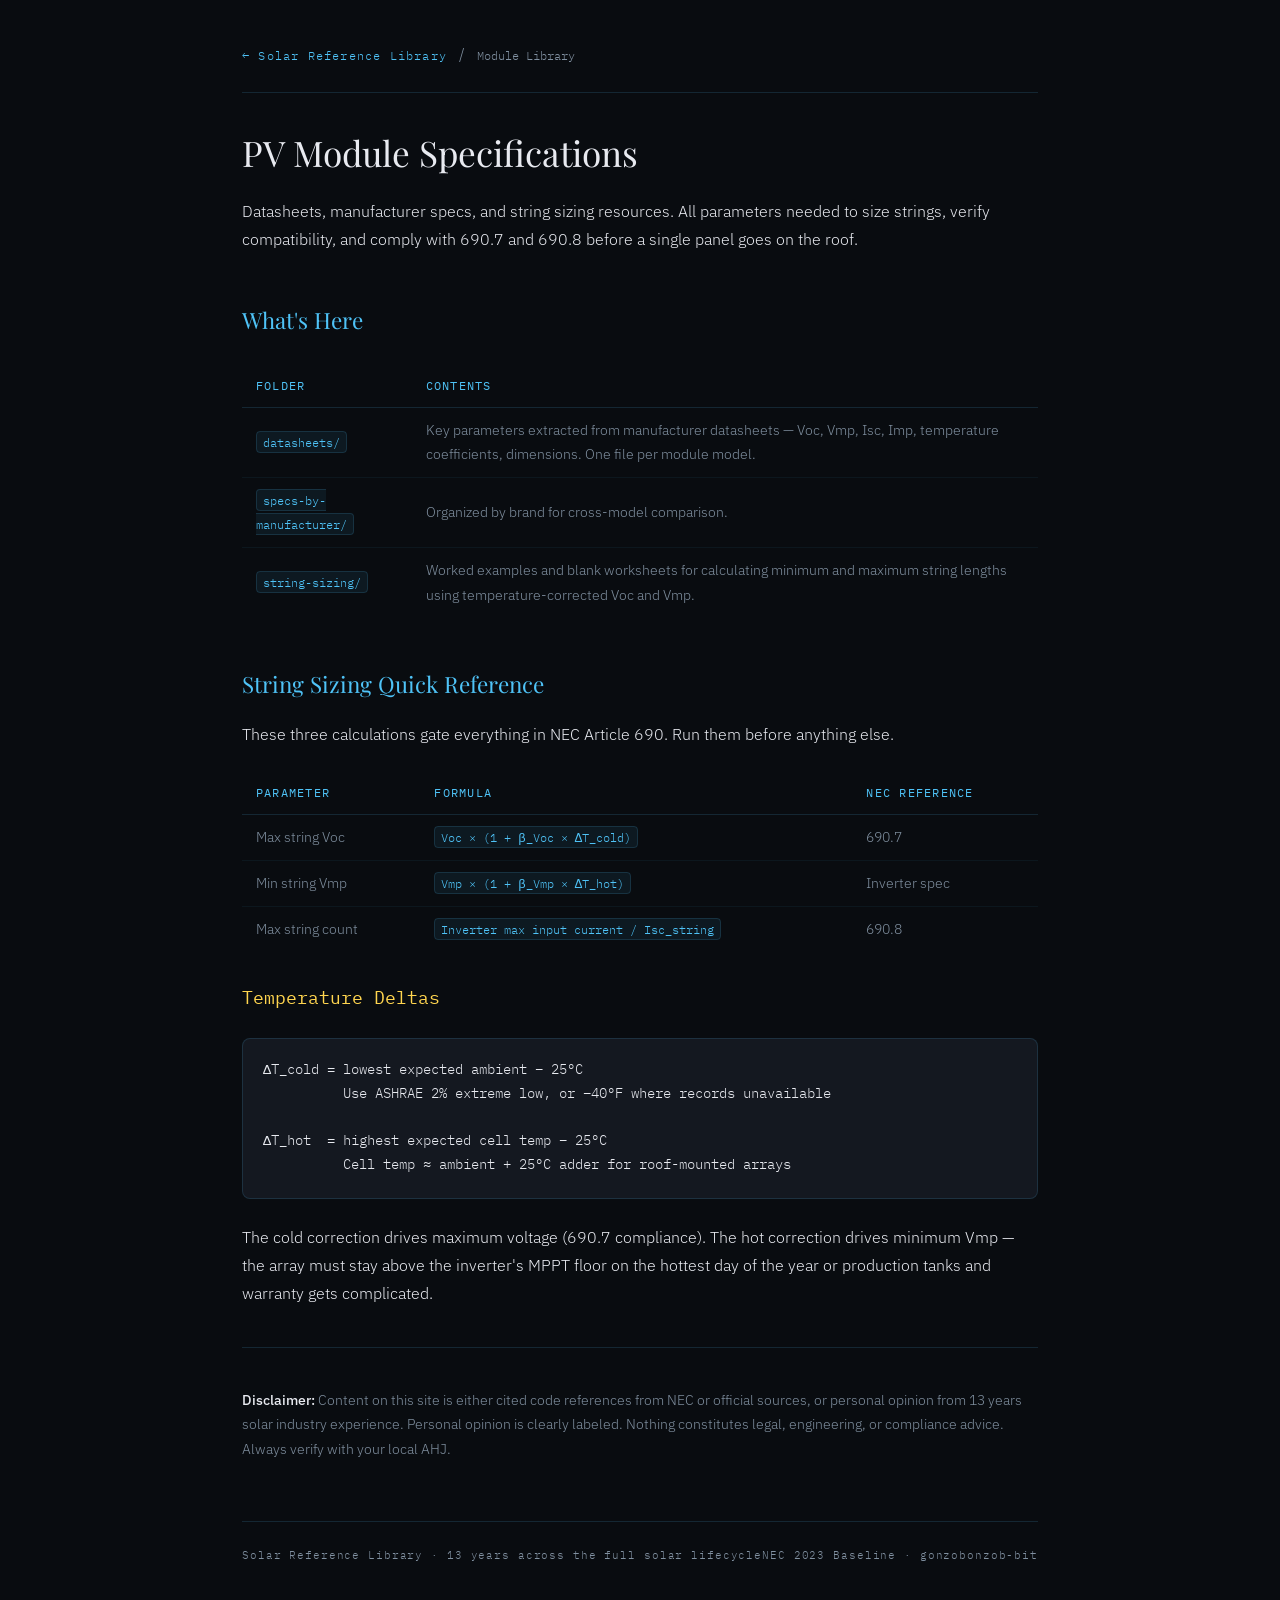
==== modules/index.html @ 81eac62c "Convert NEC reference and modules READMEs to styled HTML pages - Add nec-reference/index.html — arti" ====
<!DOCTYPE html>
<html lang="en">
<head>
  <meta charset="UTF-8">
  <meta name="viewport" content="width=device-width, initial-scale=1.0">
  <title>PV Module Specifications — Solar Reference Library</title>
  <link rel="stylesheet" href="../style.css">
</head>
<body>

  <header class="site-header">
    <a href="../index.html">← Solar Reference Library</a>
    <span style="color:var(--text-dim);margin:0 8px;">/</span>
    <span style="color:var(--text-dim);font-family:'IBM Plex Mono',monospace;font-size:12px;">Module Library</span>
  </header>

  <main>
    <h1>PV Module Specifications</h1>
    <p>Datasheets, manufacturer specs, and string sizing resources. All parameters needed to size strings, verify compatibility, and comply with 690.7 and 690.8 before a single panel goes on the roof.</p>

    <h2>What's Here</h2>

    <table>
      <thead>
        <tr>
          <th>Folder</th>
          <th>Contents</th>
        </tr>
      </thead>
      <tbody>
        <tr>
          <td><code>datasheets/</code></td>
          <td>Key parameters extracted from manufacturer datasheets — Voc, Vmp, Isc, Imp, temperature coefficients, dimensions. One file per module model.</td>
        </tr>
        <tr>
          <td><code>specs-by-manufacturer/</code></td>
          <td>Organized by brand for cross-model comparison.</td>
        </tr>
        <tr>
          <td><code>string-sizing/</code></td>
          <td>Worked examples and blank worksheets for calculating minimum and maximum string lengths using temperature-corrected Voc and Vmp.</td>
        </tr>
      </tbody>
    </table>

    <h2>String Sizing Quick Reference</h2>

    <p>These three calculations gate everything in NEC Article 690. Run them before anything else.</p>

    <table>
      <thead>
        <tr>
          <th>Parameter</th>
          <th>Formula</th>
          <th>NEC Reference</th>
        </tr>
      </thead>
      <tbody>
        <tr>
          <td>Max string Voc</td>
          <td><code>Voc × (1 + β_Voc × ΔT_cold)</code></td>
          <td>690.7</td>
        </tr>
        <tr>
          <td>Min string Vmp</td>
          <td><code>Vmp × (1 + β_Vmp × ΔT_hot)</code></td>
          <td>Inverter spec</td>
        </tr>
        <tr>
          <td>Max string count</td>
          <td><code>Inverter max input current / Isc_string</code></td>
          <td>690.8</td>
        </tr>
      </tbody>
    </table>

    <h3>Temperature Deltas</h3>
    <pre><code>ΔT_cold = lowest expected ambient − 25°C
          Use ASHRAE 2% extreme low, or −40°F where records unavailable

ΔT_hot  = highest expected cell temp − 25°C
          Cell temp ≈ ambient + 25°C adder for roof-mounted arrays</code></pre>

    <p>The cold correction drives maximum voltage (690.7 compliance). The hot correction drives minimum Vmp — the array must stay above the inverter's MPPT floor on the hottest day of the year or production tanks and warranty gets complicated.</p>

    <hr>

    <p style="color:var(--text-dim);font-size:0.875rem;margin-top:0;">
      <strong style="color:var(--text);">Disclaimer:</strong> Content on this site is either cited code references from NEC or official sources, or personal opinion from 13 years solar industry experience. Personal opinion is clearly labeled. Nothing constitutes legal, engineering, or compliance advice. Always verify with your local AHJ.
    </p>
  </main>

  <footer class="site-footer">
    <span>Solar Reference Library · 13 years across the full solar lifecycle</span>
    <span>NEC 2023 Baseline · gonzobonzob-bit</span>
  </footer>

</body>
</html>
---- style.css ----
@import url('https://fonts.googleapis.com/css2?family=Playfair+Display:ital,wght@0,400;0,700;1,400&family=IBM+Plex+Mono:wght@300;400&family=IBM+Plex+Sans:wght@300;400;500&display=swap');

:root {
  --heaven: #4fc3f7;
  --heaven-deep: #0a3d5c;
  --hell-warm: #ff7043;
  --hell-deep: #1a0a00;
  --purgatory: #ffd54f;
  --purgatory-glow: #fff8e1;
  --spark: #e0f7fa;
  --dark: #090c10;
  --mid: #141820;
  --text: #e8eaf0;
  --text-dim: #8090a0;
  --border: rgba(79,195,247,0.15);
  --amber: #b45309;
  --amber-light: #fef9c3;
}

* { margin: 0; padding: 0; box-sizing: border-box; }

body {
  background: var(--dark);
  color: var(--text);
  font-family: 'IBM Plex Sans', sans-serif;
  font-weight: 300;
  line-height: 1.75;
  overflow-x: hidden;
  max-width: 860px;
  margin: 0 auto;
  padding: 40px 32px 80px;
}

/* BANNER */
.site-banner {
  background: var(--amber);
  color: var(--amber-light);
  text-align: center;
  padding: 7px 16px;
  font-family: 'IBM Plex Mono', monospace;
  font-size: 12px;
  letter-spacing: 0.05em;
  position: fixed;
  top: 0; left: 0; right: 0;
  z-index: 100;
}

/* HEADER */
.site-header {
  border-bottom: 1px solid var(--border);
  padding-bottom: 24px;
  margin-bottom: 40px;
}

.site-header a {
  font-family: 'IBM Plex Mono', monospace;
  font-size: 12px;
  color: var(--heaven);
  text-decoration: none;
  letter-spacing: 0.1em;
}

.site-header a:hover { text-decoration: underline; }

/* FOOTER */
.site-footer {
  border-top: 1px solid var(--border);
  padding-top: 24px;
  margin-top: 60px;
  font-family: 'IBM Plex Mono', monospace;
  font-size: 11px;
  color: var(--text-dim);
  letter-spacing: 0.08em;
  display: flex;
  justify-content: space-between;
}

/* HEADINGS */
h1, h2, h3, h4 {
  font-family: 'Playfair Display', serif;
  font-weight: 400;
  color: var(--text);
}

h1 { font-size: 2.2rem; line-height: 1.15; margin-bottom: 24px; }
h2 { font-size: 1.4rem; margin-top: 48px; margin-bottom: 16px; color: var(--heaven); }
h3 { font-size: 1.1rem; margin-top: 32px; margin-bottom: 12px; color: var(--purgatory); font-family: 'IBM Plex Mono', monospace; font-weight: 400; }
h4 { font-size: 0.95rem; margin-top: 24px; margin-bottom: 8px; color: var(--text-dim); font-family: 'IBM Plex Mono', monospace; }

hr {
  border: none;
  border-top: 1px solid var(--border);
  margin: 40px 0;
}

p { margin-bottom: 16px; }

a { color: var(--heaven); text-decoration: none; }
a:hover { text-decoration: underline; }

/* CODE */
code {
  font-family: 'IBM Plex Mono', monospace;
  font-size: 0.88em;
  background: rgba(79,195,247,0.07);
  border: 1px solid var(--border);
  border-radius: 4px;
  padding: 2px 6px;
  color: var(--heaven);
}

pre {
  background: var(--mid);
  border: 1px solid var(--border);
  border-radius: 8px;
  padding: 20px;
  overflow-x: auto;
  margin: 24px 0;
}

pre code {
  background: none;
  border: none;
  padding: 0;
  color: var(--text);
  font-size: 0.85rem;
  line-height: 1.6;
}

/* TABLES */
table {
  width: 100%;
  border-collapse: collapse;
  margin: 24px 0;
  font-size: 0.88rem;
}

th {
  font-family: 'IBM Plex Mono', monospace;
  font-weight: 400;
  font-size: 0.78rem;
  letter-spacing: 0.1em;
  text-transform: uppercase;
  color: var(--heaven);
  border-bottom: 1px solid var(--border);
  padding: 10px 14px;
  text-align: left;
}

td {
  padding: 10px 14px;
  border-bottom: 1px solid rgba(79,195,247,0.06);
  color: var(--text-dim);
}

tr:last-child td { border-bottom: none; }
tr:hover td { color: var(--text); background: rgba(255,255,255,0.02); }

/* BLOCKQUOTE */
blockquote {
  border-left: 2px solid var(--purgatory);
  margin: 24px 0;
  padding: 4px 20px;
  font-family: 'Playfair Display', serif;
  font-style: italic;
  color: var(--purgatory);
  line-height: 1.7;
}

/* LISTS */
ul, ol {
  padding-left: 24px;
  margin-bottom: 16px;
  color: var(--text-dim);
}

li { margin-bottom: 6px; }
li strong { color: var(--text); font-weight: 500; }

/* STRONG / EM */
strong { color: var(--text); font-weight: 500; }
em { color: var(--purgatory); font-style: italic; }
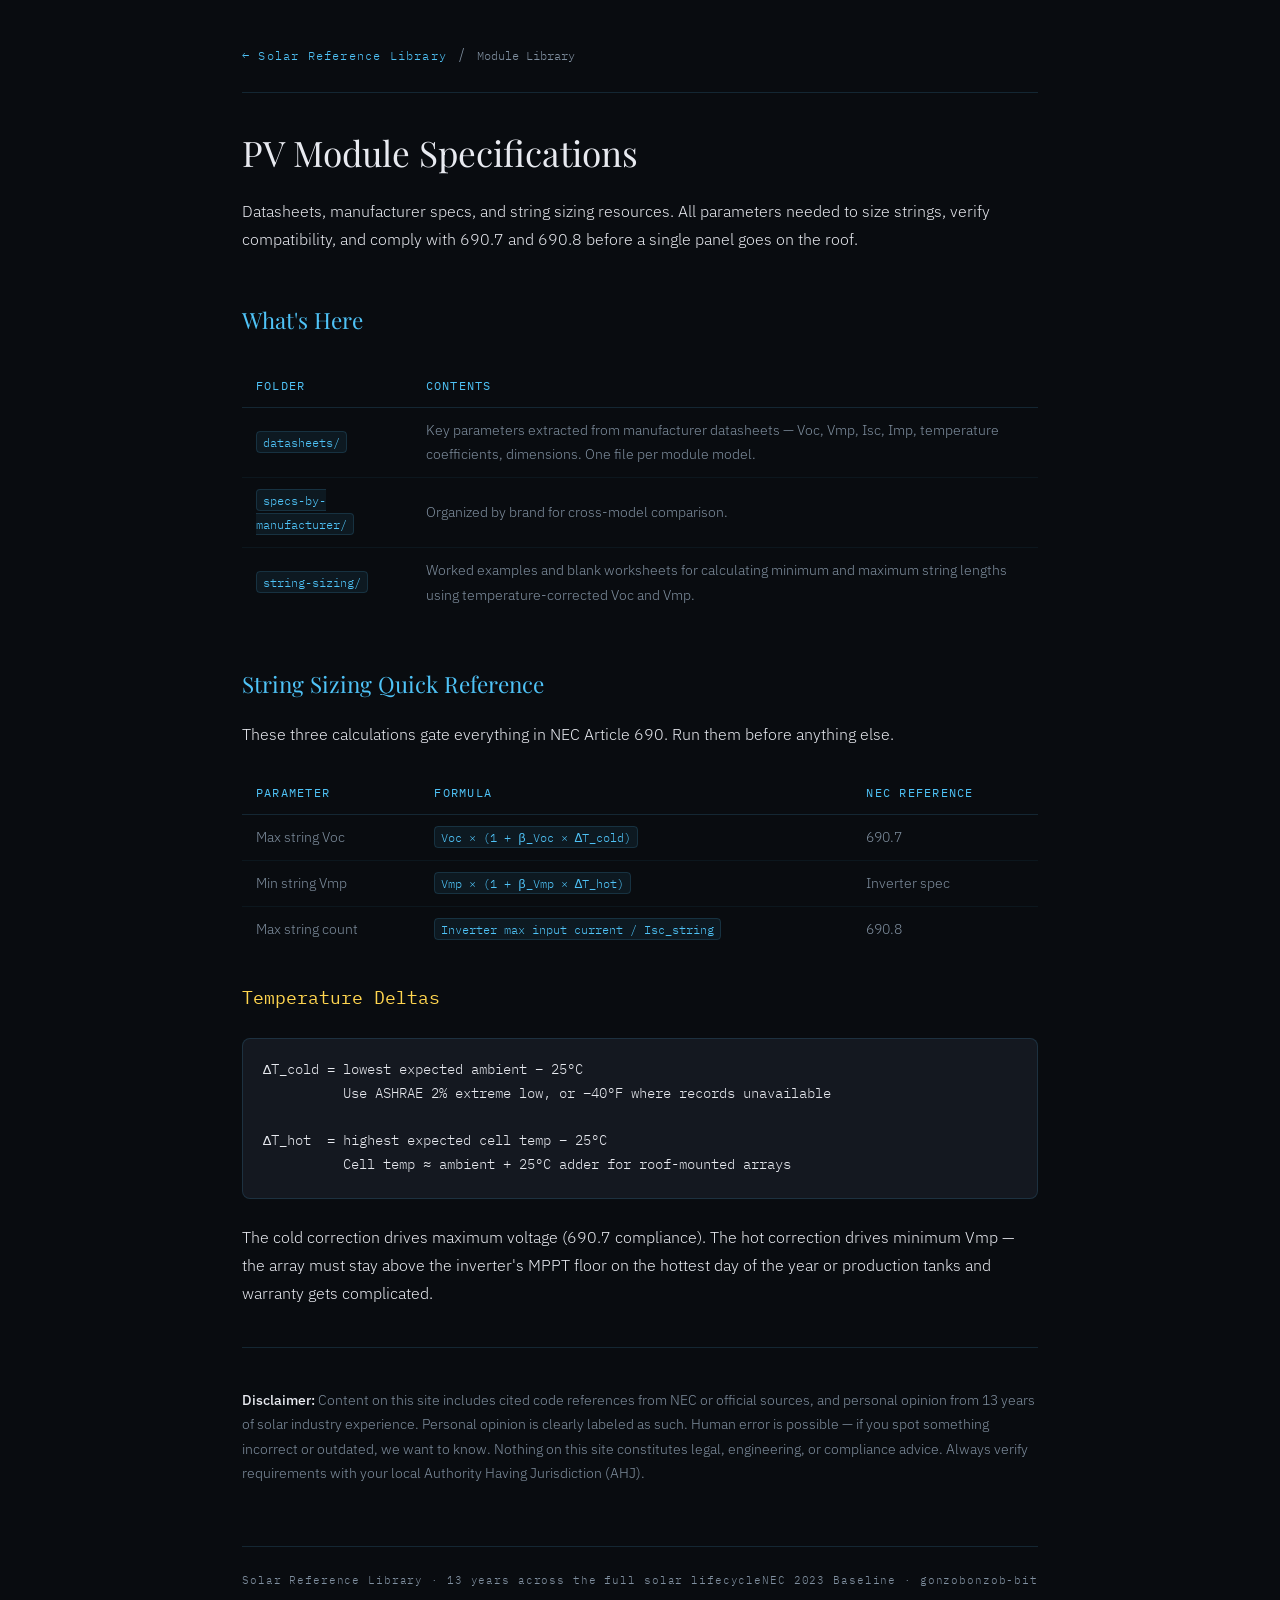
==== commit d2b76d88: "Add content tagging system and update sitewide disclaimer Add Content Tagging System to CLAUDE.md an" ====
--- a/modules/index.html
+++ b/modules/index.html
@@ -86,7 +86,7 @@
     <hr>
 
     <p style="color:var(--text-dim);font-size:0.875rem;margin-top:0;">
-      <strong style="color:var(--text);">Disclaimer:</strong> Content on this site is either cited code references from NEC or official sources, or personal opinion from 13 years solar industry experience. Personal opinion is clearly labeled. Nothing constitutes legal, engineering, or compliance advice. Always verify with your local AHJ.
+      <strong style="color:var(--text);">Disclaimer:</strong> Content on this site includes cited code references from NEC or official sources, and personal opinion from 13 years of solar industry experience. Personal opinion is clearly labeled as such. Human error is possible — if you spot something incorrect or outdated, we want to know. Nothing on this site constitutes legal, engineering, or compliance advice. Always verify requirements with your local Authority Having Jurisdiction (AHJ).
     </p>
   </main>
 
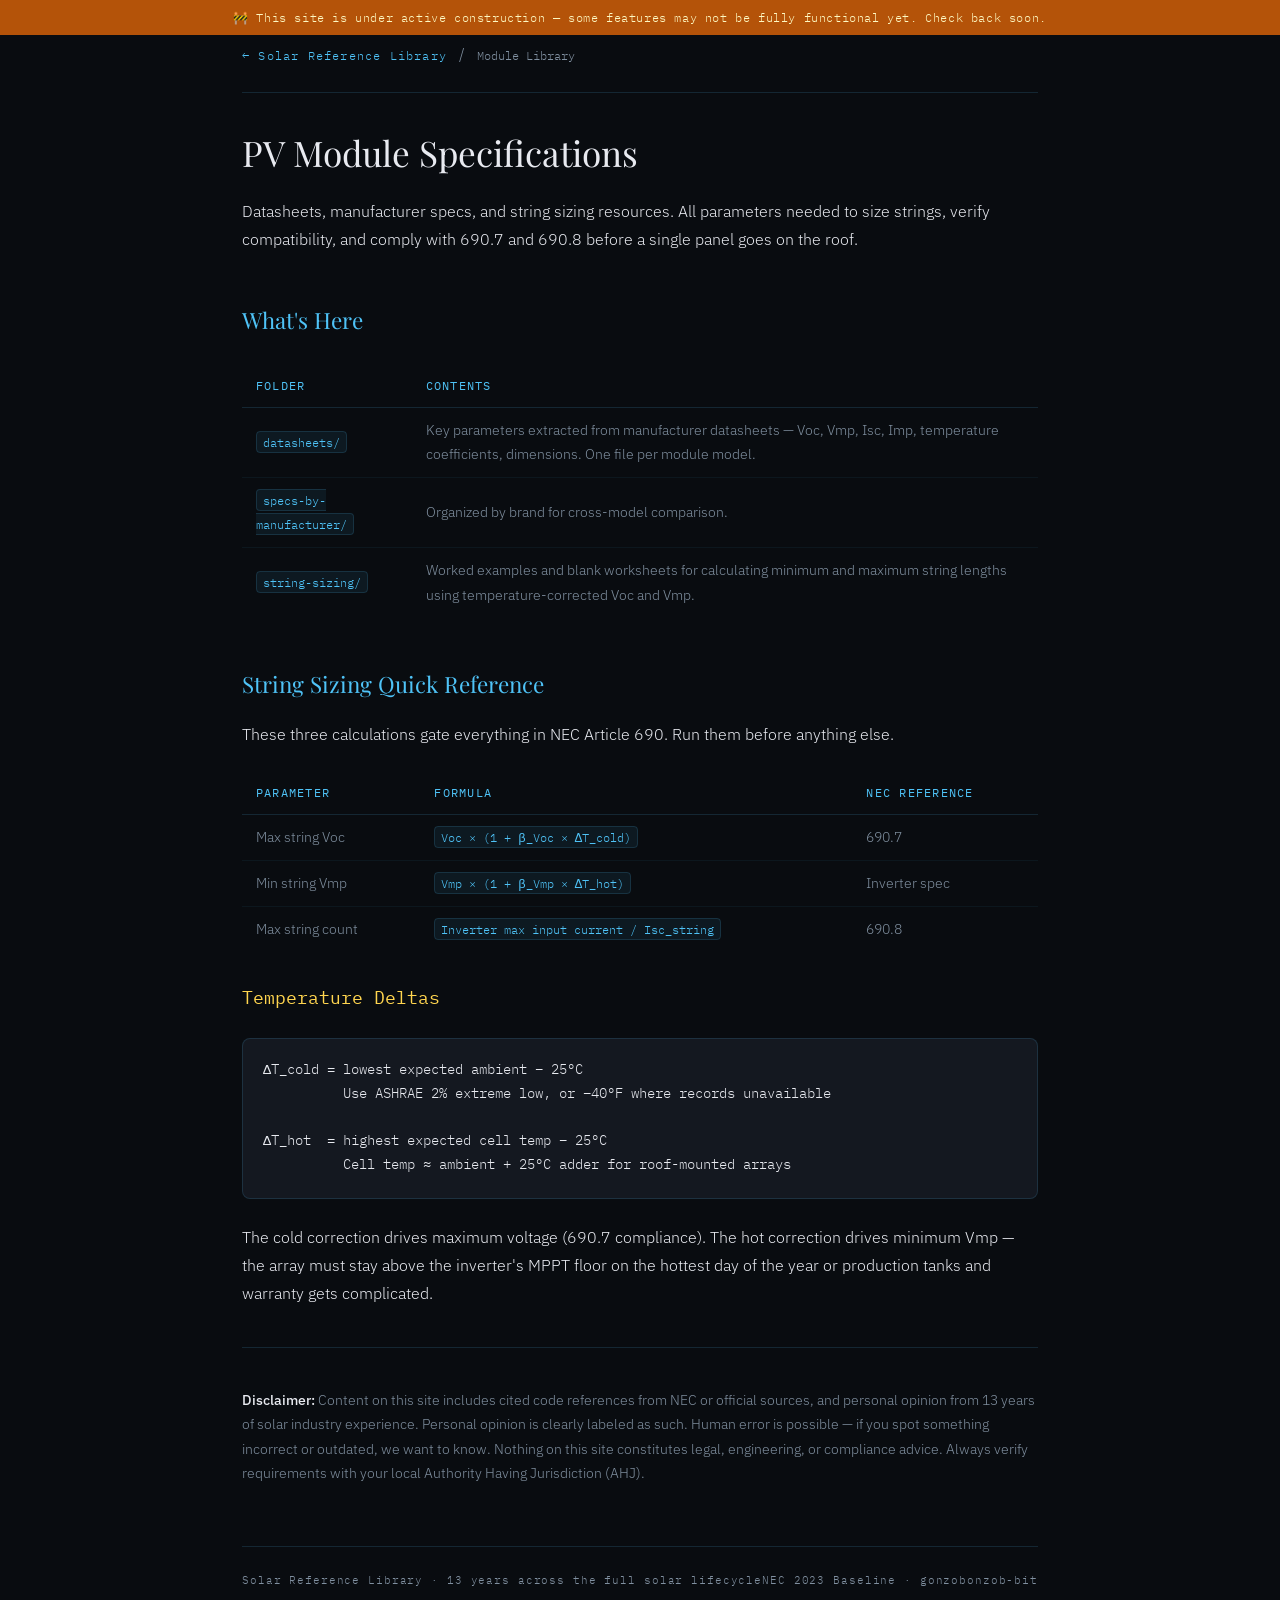
==== commit 79c88a8b: "Add construction banner to all subpages Co-Authored-By: Claude Sonnet 4.6 <noreply@anthropic.com>" ====
--- a/modules/index.html
+++ b/modules/index.html
@@ -7,6 +7,8 @@
   <link rel="stylesheet" href="../style.css">
 </head>
 <body>
+
+  <div class="site-banner">🚧 This site is under active construction — some features may not be fully functional yet. Check back soon.</div>
 
   <header class="site-header">
     <a href="../index.html">← Solar Reference Library</a>
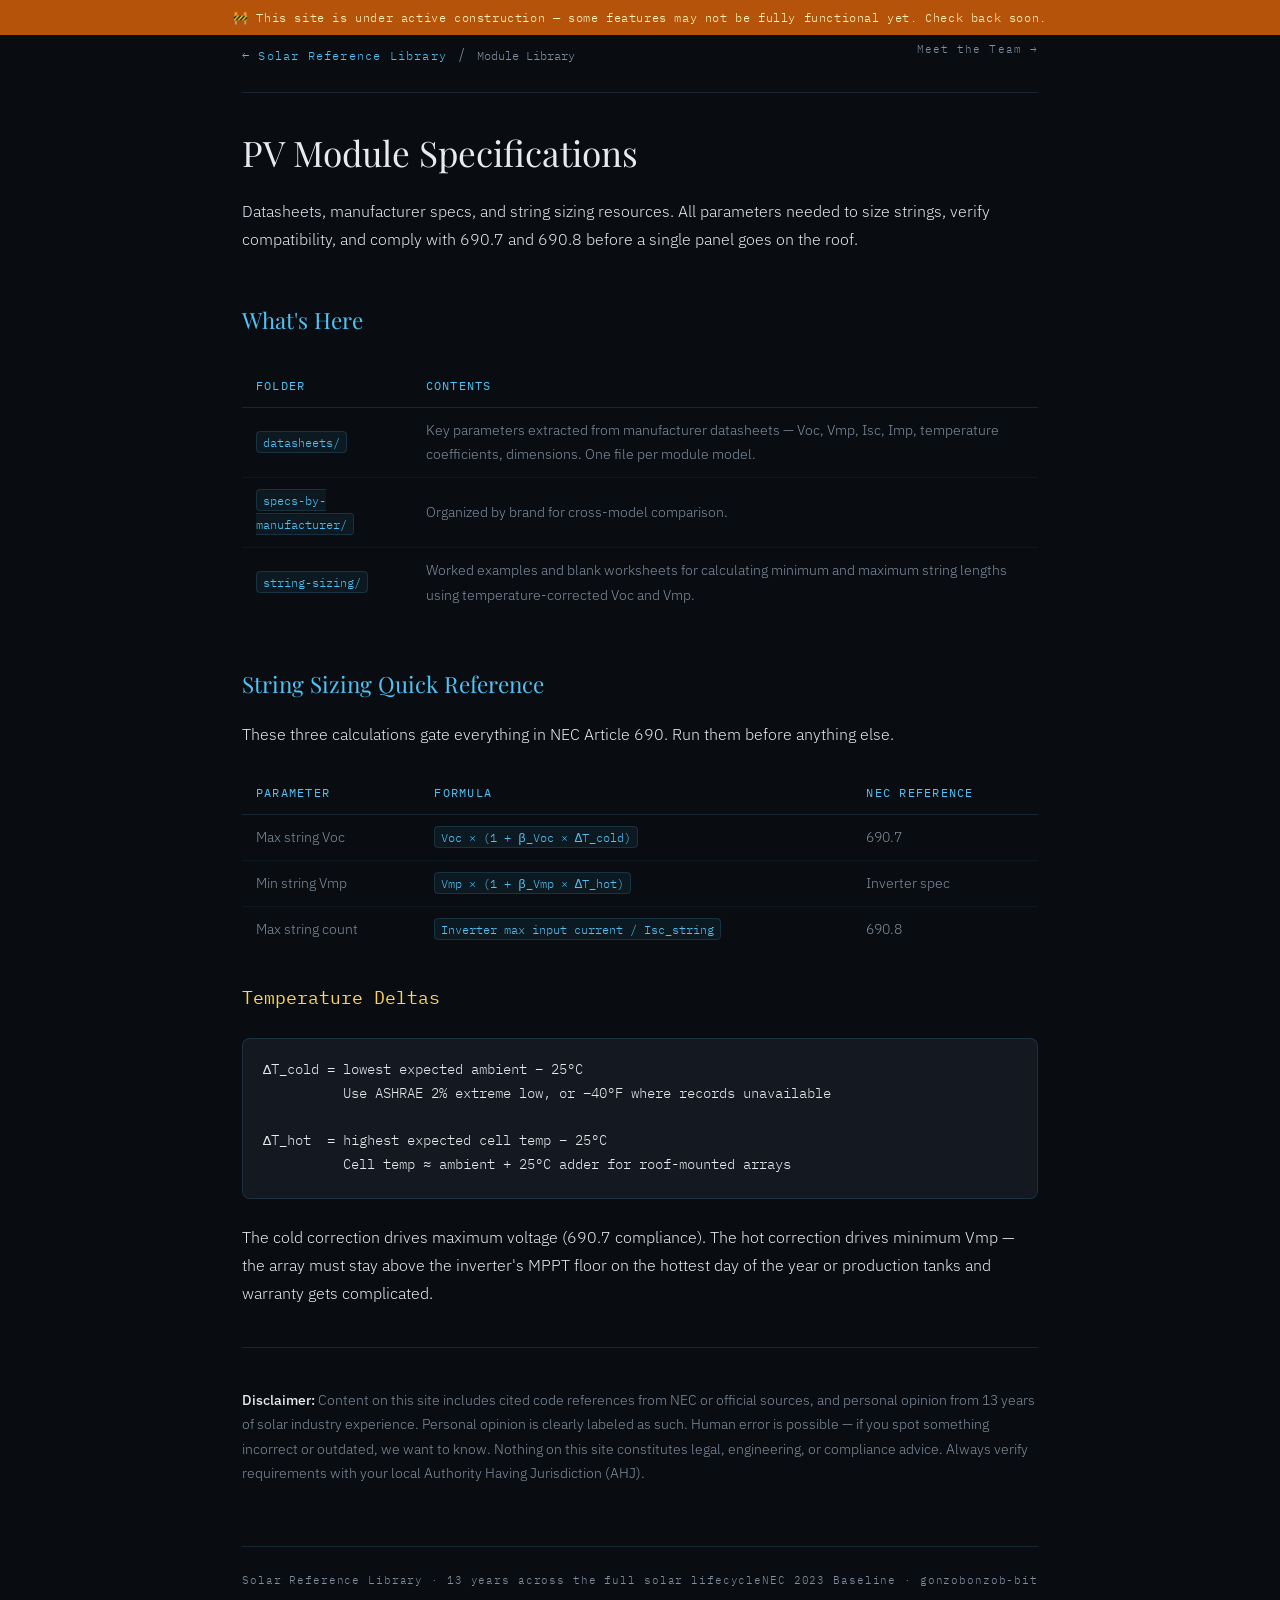
==== commit cdad4edb: "Add prominent Meet the Team banner and sitewide nav link index.html: Adds full-width team banner bet" ====
--- a/modules/index.html
+++ b/modules/index.html
@@ -11,6 +11,7 @@
   <div class="site-banner">🚧 This site is under active construction — some features may not be fully functional yet. Check back soon.</div>
 
   <header class="site-header">
+    <a href="../team.html" style="float:right;font-family:'IBM Plex Mono',monospace;font-size:11px;letter-spacing:0.1em;color:var(--text-dim);text-decoration:none;">Meet the Team →</a>
     <a href="../index.html">← Solar Reference Library</a>
     <span style="color:var(--text-dim);margin:0 8px;">/</span>
     <span style="color:var(--text-dim);font-family:'IBM Plex Mono',monospace;font-size:12px;">Module Library</span>
--- a/style.css
+++ b/style.css
@@ -180,3 +180,54 @@
 /* STRONG / EM */
 strong { color: var(--text); font-weight: 500; }
 em { color: var(--purgatory); font-style: italic; }
+
+/* FROM THE FIELD TAG */
+.field-tag {
+  font-family: 'IBM Plex Mono', monospace;
+  font-size: 10px;
+  letter-spacing: 0.2em;
+  text-transform: uppercase;
+  color: var(--purgatory);
+  margin-top: 48px;
+  margin-bottom: 8px;
+}
+
+.field-tag + h2 { margin-top: 0; }
+
+/* CITATION CLASSES */
+.citation {
+  display: block;
+  font-style: italic;
+  font-size: 0.8rem;
+  color: var(--text-dim);
+  margin-top: -8px;
+  margin-bottom: 16px;
+  opacity: 0.75;
+}
+
+.citation a { color: var(--text-dim); text-decoration: underline; }
+.citation a:hover { color: var(--heaven); }
+
+.from-the-field {
+  display: inline-block;
+  font-family: 'IBM Plex Mono', monospace;
+  font-size: 10px;
+  letter-spacing: 0.2em;
+  text-transform: uppercase;
+  color: var(--purgatory);
+  border: 1px solid rgba(255,213,79,0.3);
+  border-radius: 3px;
+  padding: 2px 7px;
+  margin-bottom: 12px;
+}
+
+.nec-ref {
+  font-family: 'IBM Plex Mono', monospace;
+  font-size: 0.8em;
+  color: var(--heaven);
+  background: rgba(79,195,247,0.07);
+  border: 1px solid var(--border);
+  border-radius: 3px;
+  padding: 1px 6px;
+  white-space: nowrap;
+}
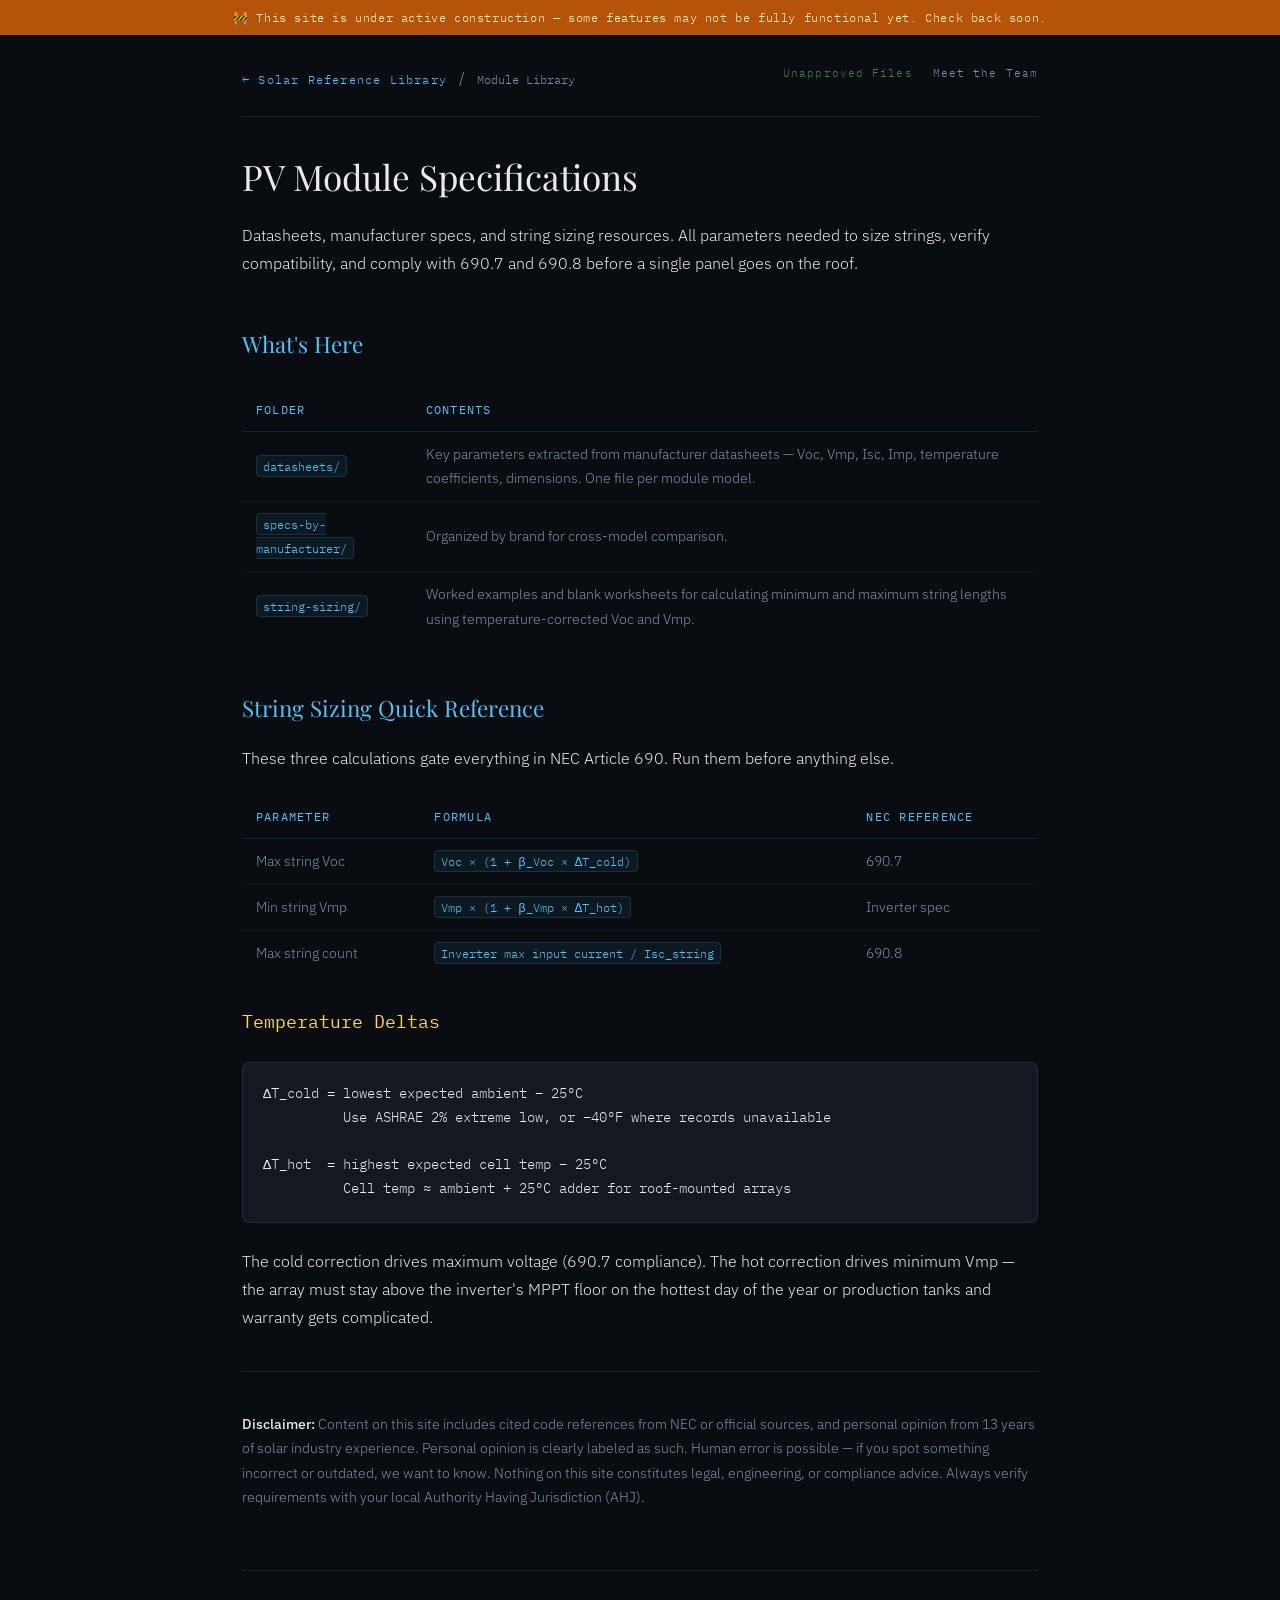
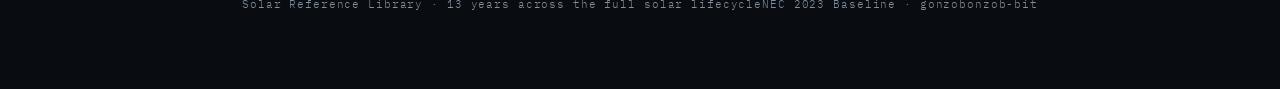
==== commit df020a66: "Add four-worlds redesign: Unapproved Files, world color theming, sitewide nav - New page: the-unappr" ====
--- a/modules/index.html
+++ b/modules/index.html
@@ -3,7 +3,7 @@
 <head>
   <meta charset="UTF-8">
   <meta name="viewport" content="width=device-width, initial-scale=1.0">
-  <title>PV Module Specifications — Solar Reference Library</title>
+  <title>PV Module Specifications | Solar Reference</title>
   <link rel="stylesheet" href="../style.css">
 </head>
 <body>
@@ -11,10 +11,16 @@
   <div class="site-banner">🚧 This site is under active construction — some features may not be fully functional yet. Check back soon.</div>
 
   <header class="site-header">
-    <a href="../team.html" style="float:right;font-family:'IBM Plex Mono',monospace;font-size:11px;letter-spacing:0.1em;color:var(--text-dim);text-decoration:none;">Meet the Team →</a>
-    <a href="../index.html">← Solar Reference Library</a>
-    <span style="color:var(--text-dim);margin:0 8px;">/</span>
-    <span style="color:var(--text-dim);font-family:'IBM Plex Mono',monospace;font-size:12px;">Module Library</span>
+    <button class="nav-toggle" aria-label="Menu" onclick="this.closest('.site-header').classList.toggle('nav-open')"><span></span><span></span><span></span></button>
+    <div class="nav-content">
+      <div class="nav-right">
+        <a href="../the-unapproved-files.html" class="nav-xfiles">Unapproved Files</a>
+        <a href="../team.html">Meet the Team</a>
+      </div>
+      <a href="../index.html">← Solar Reference Library</a>
+      <span style="color:var(--text-dim);margin:0 8px;">/</span>
+      <span style="color:var(--text-dim);font-family:'IBM Plex Mono',monospace;font-size:12px;">Module Library</span>
+    </div>
   </header>
 
   <main>
--- a/style.css
+++ b/style.css
@@ -28,7 +28,7 @@
   overflow-x: hidden;
   max-width: 860px;
   margin: 0 auto;
-  padding: 40px 32px 80px;
+  padding: 64px 32px 80px; /* top clears the fixed banner (~34px) + breathing room */
 }
 
 /* BANNER */
@@ -181,6 +181,106 @@
 strong { color: var(--text); font-weight: 500; }
 em { color: var(--purgatory); font-style: italic; }
 
+/* NAV RIGHT — top-right link group in site-header */
+.nav-right {
+  float: right;
+  display: flex;
+  gap: 20px;
+  align-items: center;
+}
+
+.nav-right a {
+  font-family: 'IBM Plex Mono', monospace;
+  font-size: 11px;
+  letter-spacing: 0.1em;
+  color: var(--text-dim);
+  text-decoration: none;
+}
+
+.nav-right a:hover { color: var(--heaven); text-decoration: none; }
+
+.nav-right a.nav-xfiles { color: #4a7c59; }
+.nav-right a.nav-xfiles:hover { color: #6aad7e; }
+
+@media (max-width: 768px) {
+  .nav-right {
+    float: none;
+    flex-direction: column;
+    gap: 14px;
+  }
+}
+
+/* HAMBURGER / MOBILE NAV */
+.nav-toggle {
+  display: none;
+  background: none;
+  border: 1px solid var(--border);
+  border-radius: 4px;
+  padding: 5px 8px;
+  cursor: pointer;
+  flex-direction: column;
+  gap: 4px;
+  float: right;
+  margin-left: 12px;
+}
+
+.nav-toggle span {
+  display: block;
+  width: 18px;
+  height: 1.5px;
+  background: var(--text-dim);
+  transition: transform 0.2s, opacity 0.2s, background 0.2s;
+}
+
+.nav-toggle:hover span { background: var(--heaven); }
+
+.site-header.nav-open .nav-toggle span:nth-child(1) { transform: translateY(5.5px) rotate(45deg); }
+.site-header.nav-open .nav-toggle span:nth-child(2) { opacity: 0; }
+.site-header.nav-open .nav-toggle span:nth-child(3) { transform: translateY(-5.5px) rotate(-45deg); }
+
+.nav-content { display: block; }
+.nav-content::after { content: ''; display: table; clear: both; }
+
+@media (max-width: 768px) {
+  .nav-toggle { display: flex; }
+
+  .nav-content {
+    display: none;
+    flex-direction: column;
+    gap: 14px;
+    padding-top: 14px;
+    margin-top: 12px;
+    border-top: 1px solid var(--border);
+  }
+
+  .site-header.nav-open .nav-content { display: flex; }
+
+  .nav-content a {
+    float: none !important;
+    font-family: 'IBM Plex Mono', monospace !important;
+    font-size: 13px !important;
+    letter-spacing: 0.08em;
+    color: var(--text-dim) !important;
+    text-decoration: none;
+    display: block;
+  }
+
+  .nav-content a:hover { color: var(--heaven) !important; text-decoration: none; }
+
+  /* hide breadcrumb separators and current-page label on mobile */
+  .nav-content span { display: none; }
+
+  /* banner: return to normal flow on mobile so wrapping text can't overlap content */
+  .site-banner {
+    position: static;
+  }
+
+  /* reset top padding — banner is now in-flow, not fixed */
+  body {
+    padding-top: 20px;
+  }
+}
+
 /* FROM THE FIELD TAG */
 .field-tag {
   font-family: 'IBM Plex Mono', monospace;
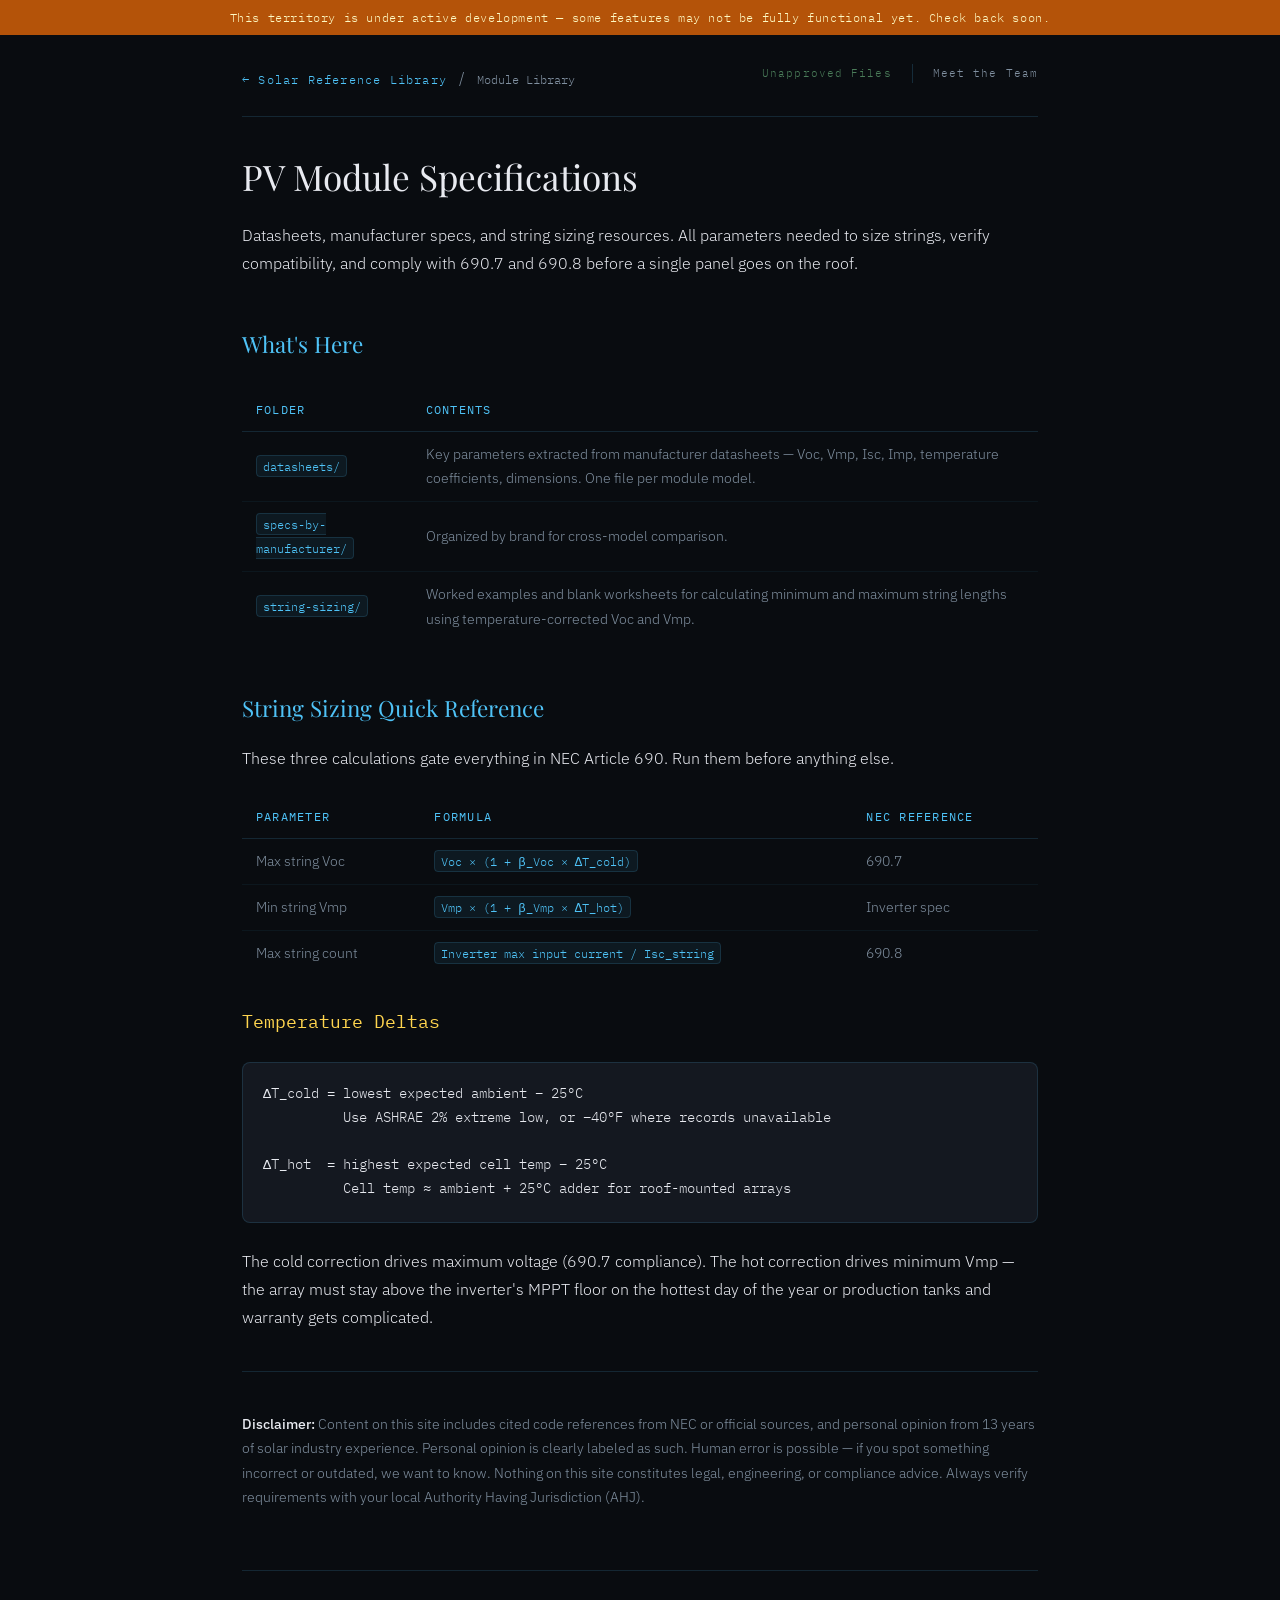
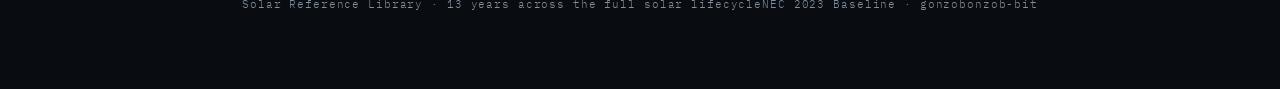
==== commit 8e7927c9: "Add case files, Wild West copy, nav separators, Gonzo image wiring - Wire Gonzo image to images/gonz" ====
--- a/modules/index.html
+++ b/modules/index.html
@@ -8,7 +8,7 @@
 </head>
 <body>
 
-  <div class="site-banner">🚧 This site is under active construction — some features may not be fully functional yet. Check back soon.</div>
+  <div class="site-banner">This territory is under active development — some features may not be fully functional yet. Check back soon.</div>
 
   <header class="site-header">
     <button class="nav-toggle" aria-label="Menu" onclick="this.closest('.site-header').classList.toggle('nav-open')"><span></span><span></span><span></span></button>
--- a/style.css
+++ b/style.css
@@ -199,6 +199,11 @@
 
 .nav-right a:hover { color: var(--heaven); text-decoration: none; }
 
+.nav-right a + a {
+  border-left: 1px solid rgba(79, 195, 247, 0.18);
+  padding-left: 20px;
+}
+
 .nav-right a.nav-xfiles { color: #4a7c59; }
 .nav-right a.nav-xfiles:hover { color: #6aad7e; }
 
